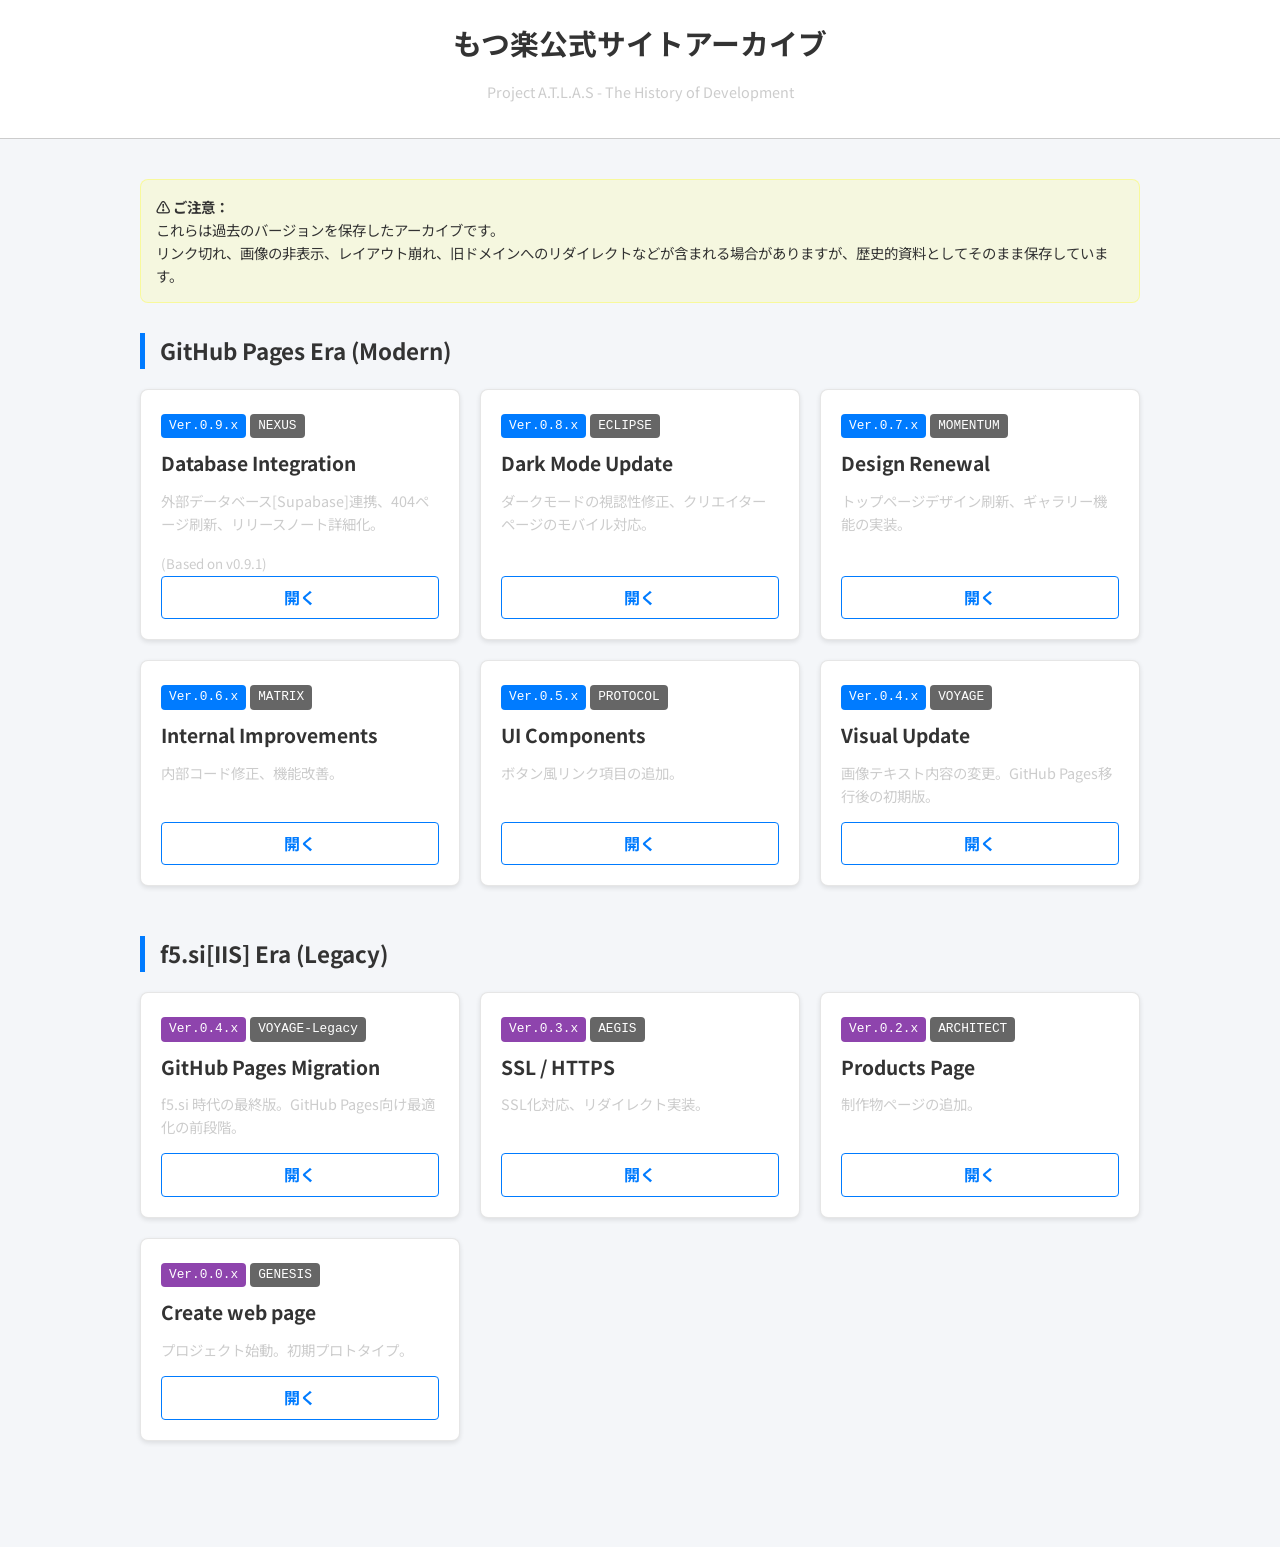
==== index.html @ 61793c26 "Publish Pages ページの初回アップロード" ====
<!DOCTYPE html>
<html lang="ja">
<head>
    <meta charset="UTF-8">
    <meta name="viewport" content="width=device-width, initial-scale=1.0">
    <title>もつ楽公式サイト アーカイブライブラリ</title>
    <meta property="og:title" content="もつ楽公式サイト - アーカイブライブラリ">
    <meta property="og:type" content="website">
    <meta property="og:url" content="#">
    <meta property="og:image" content="https://x1288664.github.io/zunda0924-motsuraku.github.io/image/OGP.png">
    <meta property="og:site_name" content="もつ楽公式サイト アーカイブ">
    <meta property="og:description" content="星のカービィをもっと楽しむ！公式サイトのアーカイブサイトです。">
    <meta property="og:locale" content="ja_JP">
    
    <link rel="preconnect" href="https://fonts.googleapis.com">
    <link href="https://fonts.googleapis.com/css2?family=Noto+Sans+JP:wght@400;700&display=swap" rel="stylesheet">
    
    <style>
        /* アーカイブページ専用の簡易スタイル */
        :root {
            --bg-color: #f4f6f9;
            --card-bg: #ffffff;
            --text-color: #333;
            --accent-color: #007bff;
        }
        @media (prefers-color-scheme: dark) {
            :root {
                --bg-color: #121212;
                --card-bg: #1f1f1f;
                --text-color: #e0e0e0;
            }
        }

        body {
            font-family: 'Noto Sans JP', sans-serif;
            background-color: var(--bg-color);
            color: var(--text-color);
            margin: 0;
            padding: 0;
            line-height: 1.6;
        }

        .header {
            background-color: var(--card-bg);
            padding: 20px;
            text-align: center;
            border-bottom: 1px solid #ccc;
            margin-bottom: 40px;
        }
        .header h1 { margin: 0; font-size: 1.8rem; }
        .header p { color: #cccccc; font-size: 0.9rem; }

        .container {
            max-width: 1000px;
            margin: 0 auto;
            padding: 0 20px 60px;
        }

        .timeline-section {
            margin-bottom: 50px;
        }
        .section-title {
            font-size: 1.4rem;
            border-left: 5px solid var(--accent-color);
            padding-left: 15px;
            margin-bottom: 20px;
        }

        .grid {
            display: grid;
            grid-template-columns: repeat(auto-fill, minmax(280px, 1fr));
            gap: 20px;
        }

        .card {
            background-color: var(--card-bg);
            border-radius: 8px;
            padding: 20px;
            box-shadow: 0 2px 5px rgba(0,0,0,0.1);
            transition: transform 0.2s;
            border: 1px solid rgba(128,128,128,0.2);
            text-decoration: none;
            color: inherit;
            display: flex;
            flex-direction: column;
            justify-content: space-between;
        }
        .card:hover {
            transform: translateY(-5px);
            box-shadow: 0 5px 15px rgba(0,0,0,0.2);
        }

        .ver-badge {
            display: inline-block;
            background-color: #666;
            color: #fff;
            padding: 2px 8px;
            border-radius: 4px;
            font-size: 0.8rem;
            margin-bottom: 10px;
            font-family: monospace;
        }
        .ver-latest { background-color: var(--accent-color); }
        .ver-legacy { background-color: #8e44ad; } /* 紫 */

        .card h3 { margin: 0 0 10px 0; font-size: 1.2rem; }
        .card p { font-size: 0.9rem; color: #cccccc; margin: 0 0 15px 0; }
        
        .open-btn {
            text-align: center;
            background-color: transparent;
            border: 1px solid var(--accent-color);
            color: var(--accent-color);
            padding: 8px;
            border-radius: 4px;
            font-weight: bold;
        }
        .card:hover .open-btn {
            background-color: var(--accent-color);
            color: #fff;
        }

        .note {
            background-color: rgba(255, 255, 0, 0.1);
            padding: 15px;
            border-radius: 8px;
            font-size: 0.9rem;
            margin-bottom: 30px;
            border: 1px solid rgba(255, 255, 0, 0.3);
        }
    </style>
</head>
<body>

    <header class="header">
        <h1>もつ楽公式サイトアーカイブ</h1>
        <p>Project A.T.L.A.S - The History of Development</p>
    </header>

    <div class="container">
        
        <div class="note">
            <strong>⚠️ ご注意：</strong><br>
            これらは過去のバージョンを保存したアーカイブです。<br>
            リンク切れ、画像の非表示、レイアウト崩れ、旧ドメインへのリダイレクトなどが含まれる場合がありますが、歴史的資料としてそのまま保存しています。
        </div>
<section class="timeline-section">
            <h2 class="section-title">GitHub Pages Era (Modern)</h2>
            <div class="grid">
                <a href="archives/v0.9.x/index.html" class="card">
                    <div>
                        <span class="ver-badge ver-latest">Ver.0.9.x</span>
                        <span class="ver-badge">NEXUS</span>
                        <h3>Database Integration</h3>
                        <p>外部データベース[Supabase]連携、404ページ刷新、リリースノート詳細化。</p>
                        <small style="color:#cccccc;">(Based on v0.9.1)</small>
                    </div>
                    <div class="open-btn">開く</div>
                </a>

                <a href="archives/v0.8.x/index.html" class="card">
                    <div>
                        <span class="ver-badge ver-latest">Ver.0.8.x</span>
                        <span class="ver-badge">ECLIPSE</span>
                        <h3>Dark Mode Update</h3>
                        <p>ダークモードの視認性修正、クリエイターページのモバイル対応。</p>
                    </div>
                    <div class="open-btn">開く</div>
                </a>

                <a href="archives/v0.7.x/index.html" class="card">
                    <div>
                        <span class="ver-badge ver-latest">Ver.0.7.x</span>
                        <span class="ver-badge">MOMENTUM</span>
                        <h3>Design Renewal</h3>
                        <p>トップページデザイン刷新、ギャラリー機能の実装。</p>
                    </div>
                    <div class="open-btn">開く</div>
                </a>

                <a href="archives/v0.6.x/index.html" class="card">
                    <div>
                        <span class="ver-badge ver-latest">Ver.0.6.x</span>
                        <span class="ver-badge">MATRIX</span>
                        <h3>Internal Improvements</h3>
                        <p>内部コード修正、機能改善。</p>
                    </div>
                    <div class="open-btn">開く</div>
                </a>

                <a href="archives/v0.5.x/index.html" class="card">
                    <div>
                        <span class="ver-badge ver-latest">Ver.0.5.x</span>
                        <span class="ver-badge">PROTOCOL</span>
                        <h3>UI Components</h3>
                        <p>ボタン風リンク項目の追加。</p>
                    </div>
                    <div class="open-btn">開く</div>
                </a>
                
                <a href="archives/v0.4.x-g/index.html" class="card">
                    <div>
                        <span class="ver-badge ver-latest">Ver.0.4.x</span>
                        <span class="ver-badge">VOYAGE</span>
                        <h3>Visual Update</h3>
                        <p>画像テキスト内容の変更。GitHub Pages移行後の初期版。</p>
                    </div>
                    <div class="open-btn">開く</div>
                </a>
            </div>
        </section>

        <section class="timeline-section">
            <h2 class="section-title">f5.si[IIS] Era (Legacy)</h2>
            <div class="grid">
                <a href="archives/v0.4.x/index.html" class="card">
                    <div>
                        <span class="ver-badge ver-legacy">Ver.0.4.x</span>
                        <span class="ver-badge">VOYAGE-Legacy</span>
                        <h3>GitHub Pages Migration</h3>
                        <p>f5.si 時代の最終版。GitHub Pages向け最適化の前段階。</p>
                    </div>
                    <div class="open-btn">開く</div>
                </a>

                <a href="archives/v0.3.x/index.html" class="card">
                    <div>
                        <span class="ver-badge ver-legacy">Ver.0.3.x</span>
                        <span class="ver-badge">AEGIS</span>
                        <h3>SSL / HTTPS</h3>
                        <p>SSL化対応、リダイレクト実装。</p>
                    </div>
                    <div class="open-btn">開く</div>
                </a>

                <a href="archives/v0.2.x/index.html" class="card">
                    <div>
                        <span class="ver-badge ver-legacy">Ver.0.2.x</span>
                        <span class="ver-badge">ARCHITECT</span>
                        <h3>Products Page</h3>
                        <p>制作物ページの追加。</p>
                    </div>
                    <div class="open-btn">開く</div>
                </a>

                <a href="archives/v0.1.x/index.html" class="card">
                    <div>
                        <span class="ver-badge ver-legacy">Ver.0.0.x</span>
                        <span class="ver-badge">GENESIS</span>
                        <h3>Create web page</h3>
                        <p>プロジェクト始動。初期プロトタイプ。</p>
                    </div>
                    <div class="open-btn">開く</div>
                </a>
            </div>
        </section>
        
    </section>

    </div>

</body>
</html>
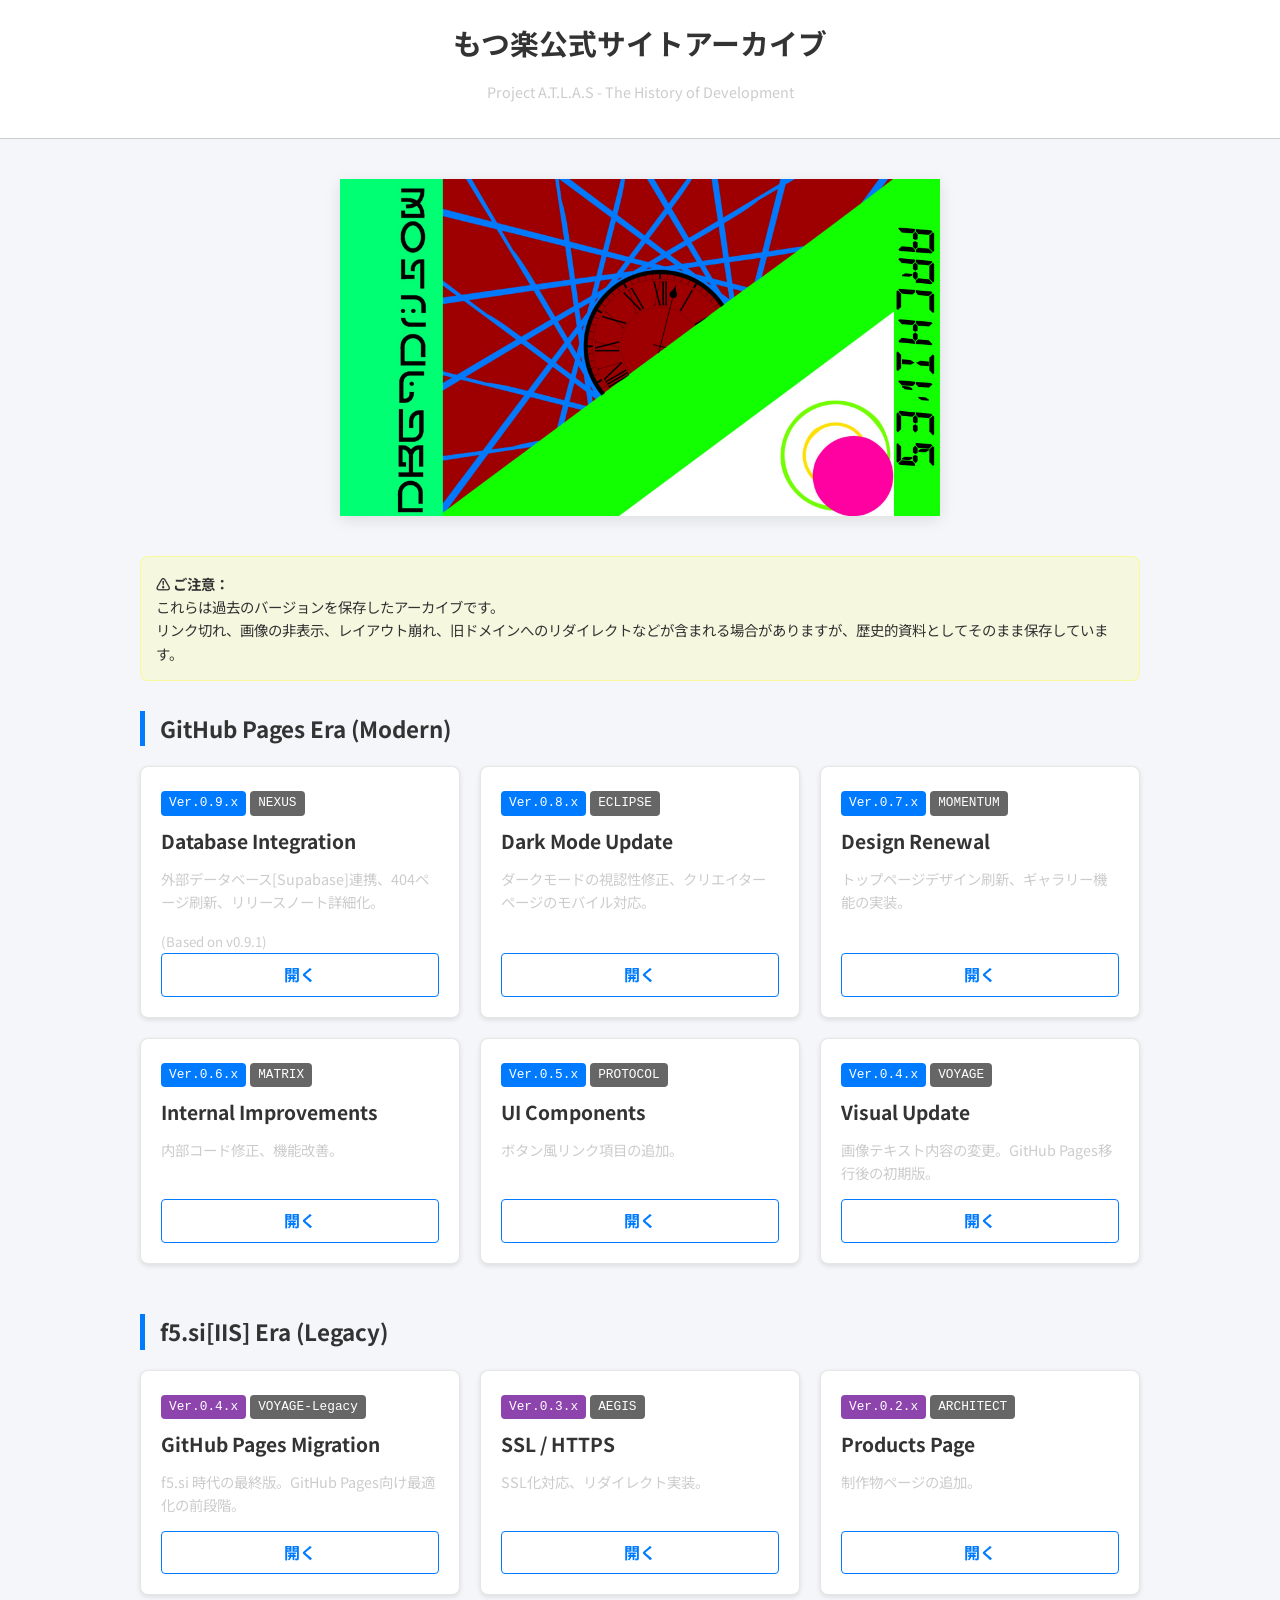
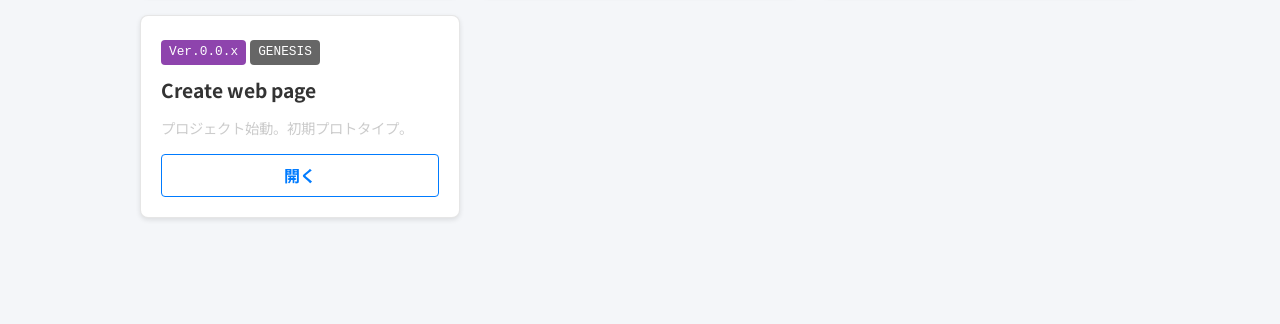
==== commit 1d75c8f8: "CSS update ・CSSを個別化 ・メインビジュアルを追加" ====
--- a/index.html
+++ b/index.html
@@ -6,129 +6,16 @@
     <title>もつ楽公式サイト アーカイブライブラリ</title>
     <meta property="og:title" content="もつ楽公式サイト - アーカイブライブラリ">
     <meta property="og:type" content="website">
-    <meta property="og:url" content="#">
-    <meta property="og:image" content="https://x1288664.github.io/zunda0924-motsuraku.github.io/image/OGP.png">
+    <meta property="og:url" content="https://x1288664.github.io/motsuraku-archives/">
+    <meta property="og:image" content="https://x1288664.github.io/motsuraku-archives/image/OGP.png">
     <meta property="og:site_name" content="もつ楽公式サイト アーカイブ">
     <meta property="og:description" content="星のカービィをもっと楽しむ！公式サイトのアーカイブサイトです。">
     <meta property="og:locale" content="ja_JP">
     
     <link rel="preconnect" href="https://fonts.googleapis.com">
     <link href="https://fonts.googleapis.com/css2?family=Noto+Sans+JP:wght@400;700&display=swap" rel="stylesheet">
-    
-    <style>
-        /* アーカイブページ専用の簡易スタイル */
-        :root {
-            --bg-color: #f4f6f9;
-            --card-bg: #ffffff;
-            --text-color: #333;
-            --accent-color: #007bff;
-        }
-        @media (prefers-color-scheme: dark) {
-            :root {
-                --bg-color: #121212;
-                --card-bg: #1f1f1f;
-                --text-color: #e0e0e0;
-            }
-        }
-
-        body {
-            font-family: 'Noto Sans JP', sans-serif;
-            background-color: var(--bg-color);
-            color: var(--text-color);
-            margin: 0;
-            padding: 0;
-            line-height: 1.6;
-        }
-
-        .header {
-            background-color: var(--card-bg);
-            padding: 20px;
-            text-align: center;
-            border-bottom: 1px solid #ccc;
-            margin-bottom: 40px;
-        }
-        .header h1 { margin: 0; font-size: 1.8rem; }
-        .header p { color: #cccccc; font-size: 0.9rem; }
-
-        .container {
-            max-width: 1000px;
-            margin: 0 auto;
-            padding: 0 20px 60px;
-        }
-
-        .timeline-section {
-            margin-bottom: 50px;
-        }
-        .section-title {
-            font-size: 1.4rem;
-            border-left: 5px solid var(--accent-color);
-            padding-left: 15px;
-            margin-bottom: 20px;
-        }
-
-        .grid {
-            display: grid;
-            grid-template-columns: repeat(auto-fill, minmax(280px, 1fr));
-            gap: 20px;
-        }
-
-        .card {
-            background-color: var(--card-bg);
-            border-radius: 8px;
-            padding: 20px;
-            box-shadow: 0 2px 5px rgba(0,0,0,0.1);
-            transition: transform 0.2s;
-            border: 1px solid rgba(128,128,128,0.2);
-            text-decoration: none;
-            color: inherit;
-            display: flex;
-            flex-direction: column;
-            justify-content: space-between;
-        }
-        .card:hover {
-            transform: translateY(-5px);
-            box-shadow: 0 5px 15px rgba(0,0,0,0.2);
-        }
-
-        .ver-badge {
-            display: inline-block;
-            background-color: #666;
-            color: #fff;
-            padding: 2px 8px;
-            border-radius: 4px;
-            font-size: 0.8rem;
-            margin-bottom: 10px;
-            font-family: monospace;
-        }
-        .ver-latest { background-color: var(--accent-color); }
-        .ver-legacy { background-color: #8e44ad; } /* 紫 */
-
-        .card h3 { margin: 0 0 10px 0; font-size: 1.2rem; }
-        .card p { font-size: 0.9rem; color: #cccccc; margin: 0 0 15px 0; }
-        
-        .open-btn {
-            text-align: center;
-            background-color: transparent;
-            border: 1px solid var(--accent-color);
-            color: var(--accent-color);
-            padding: 8px;
-            border-radius: 4px;
-            font-weight: bold;
-        }
-        .card:hover .open-btn {
-            background-color: var(--accent-color);
-            color: #fff;
-        }
-
-        .note {
-            background-color: rgba(255, 255, 0, 0.1);
-            padding: 15px;
-            border-radius: 8px;
-            font-size: 0.9rem;
-            margin-bottom: 30px;
-            border: 1px solid rgba(255, 255, 0, 0.3);
-        }
-    </style>
+    <link rel="icon" href="favicon.ico">
+    <link rel="stylesheet" href="CSS/style.css">
 </head>
 <body>
 
@@ -138,6 +25,10 @@
     </header>
 
     <div class="container">
+
+        <div class="hero-image-wrapper">
+        <img src="image/main.png" alt="Main Visual" class="hero-image">
+    </div>
         
         <div class="note">
             <strong>⚠️ ご注意：</strong><br>
--- a/CSS/style.css
+++ b/CSS/style.css
@@ -0,0 +1,146 @@
+/* アーカイブページ専用の簡易スタイル */
+        :root {
+            --bg-color: #f4f6f9;
+            --card-bg: #ffffff;
+            --text-color: #333;
+            --accent-color: #007bff;
+        }
+        @media (prefers-color-scheme: dark) {
+            :root {
+                --bg-color: #121212;
+                --card-bg: #1f1f1f;
+                --text-color: #e0e0e0;
+            }
+        }
+
+        body {
+            font-family: 'Noto Sans JP', sans-serif;
+            background-color: var(--bg-color);
+            color: var(--text-color);
+            margin: 0;
+            padding: 0;
+            line-height: 1.6;
+        }
+
+        .header {
+            background-color: var(--card-bg);
+            padding: 20px;
+            text-align: center;
+            border-bottom: 1px solid #ccc;
+            margin-bottom: 40px;
+        }
+        .header h1 { margin: 0; font-size: 1.8rem; }
+        .header p { color: #cccccc; font-size: 0.9rem; }
+
+        .container {
+            max-width: 1000px;
+            margin: 0 auto;
+            padding: 0 20px 60px;
+        }
+
+        .timeline-section {
+            margin-bottom: 50px;
+        }
+        .section-title {
+            font-size: 1.4rem;
+            border-left: 5px solid var(--accent-color);
+            padding-left: 15px;
+            margin-bottom: 20px;
+        }
+
+        .grid {
+            display: grid;
+            grid-template-columns: repeat(auto-fill, minmax(280px, 1fr));
+            gap: 20px;
+        }
+
+        .card {
+            background-color: var(--card-bg);
+            border-radius: 8px;
+            padding: 20px;
+            box-shadow: 0 2px 5px rgba(0,0,0,0.1);
+            transition: transform 0.2s;
+            border: 1px solid rgba(128,128,128,0.2);
+            text-decoration: none;
+            color: inherit;
+            display: flex;
+            flex-direction: column;
+            justify-content: space-between;
+        }
+        .card:hover {
+            transform: translateY(-5px);
+            box-shadow: 0 5px 15px rgba(0,0,0,0.2);
+        }
+
+        .ver-badge {
+            display: inline-block;
+            background-color: #666;
+            color: #fff;
+            padding: 2px 8px;
+            border-radius: 4px;
+            font-size: 0.8rem;
+            margin-bottom: 10px;
+            font-family: monospace;
+        }
+        .ver-latest { background-color: var(--accent-color); }
+        .ver-legacy { background-color: #8e44ad; } /* 紫 */
+
+        .card h3 { margin: 0 0 10px 0; font-size: 1.2rem; }
+        .card p { font-size: 0.9rem; color: #cccccc; margin: 0 0 15px 0; }
+        
+        .open-btn {
+            text-align: center;
+            background-color: transparent;
+            border: 1px solid var(--accent-color);
+            color: var(--accent-color);
+            padding: 8px;
+            border-radius: 4px;
+            font-weight: bold;
+        }
+        .card:hover .open-btn {
+            background-color: var(--accent-color);
+            color: #fff;
+        }
+
+        .note {
+            background-color: rgba(255, 255, 0, 0.1);
+            padding: 15px;
+            border-radius: 8px;
+            font-size: 0.9rem;
+            margin-bottom: 30px;
+            border: 1px solid rgba(255, 255, 0, 0.3);
+        }
+        /* メインビジュアル用スタイル */
+.hero-image-wrapper {
+    margin-bottom: 40px; /* 下の要素との隙間 */
+    text-align: center;  /* 画像を中央寄せ */
+}
+
+.hero-image {
+    width: 100%;         /* 横幅を親要素(カードと同じ幅)いっぱいに */
+    max-width: 100%;     /* スマホではみ出さないようにする */
+    height: auto;        /* 高さは横幅に合わせて自動調整(16:9を維持) */
+    border-radius: 0px;  /* 角を少し丸くしてデザインを合わせる */
+    box-shadow: 0 4px 15px rgba(0,0,0,0.1); /* 影をつけて浮き上がらせる */
+    display: block;      /* 隙間ズレ防止 */
+}
+
+/* ダークモード時の微調整（眩しすぎないように少し暗くする） */
+@media (prefers-color-scheme: dark) {
+    .hero-image {
+        opacity: 0.9;
+        box-shadow: 0 4px 15px rgba(0,0,0,0.3);
+    }
+}
+/* ▼▼▼ デスクトップ（PC）用のサイズ調整 ▼▼▼ */
+        @media (min-width: 768px) {
+            .hero-image {
+                /* PCでは最大幅を制限して、画面を占領しすぎないようにする */
+                max-width: 600px;  /* ← お好みで 500px ～ 800px くらいに調整してください */
+                width: 70%;        /* または親要素の70%くらいの幅にする */
+                
+                /* 中央に配置するための魔法 */
+                margin-left: auto;
+                margin-right: auto;
+            }
+        }
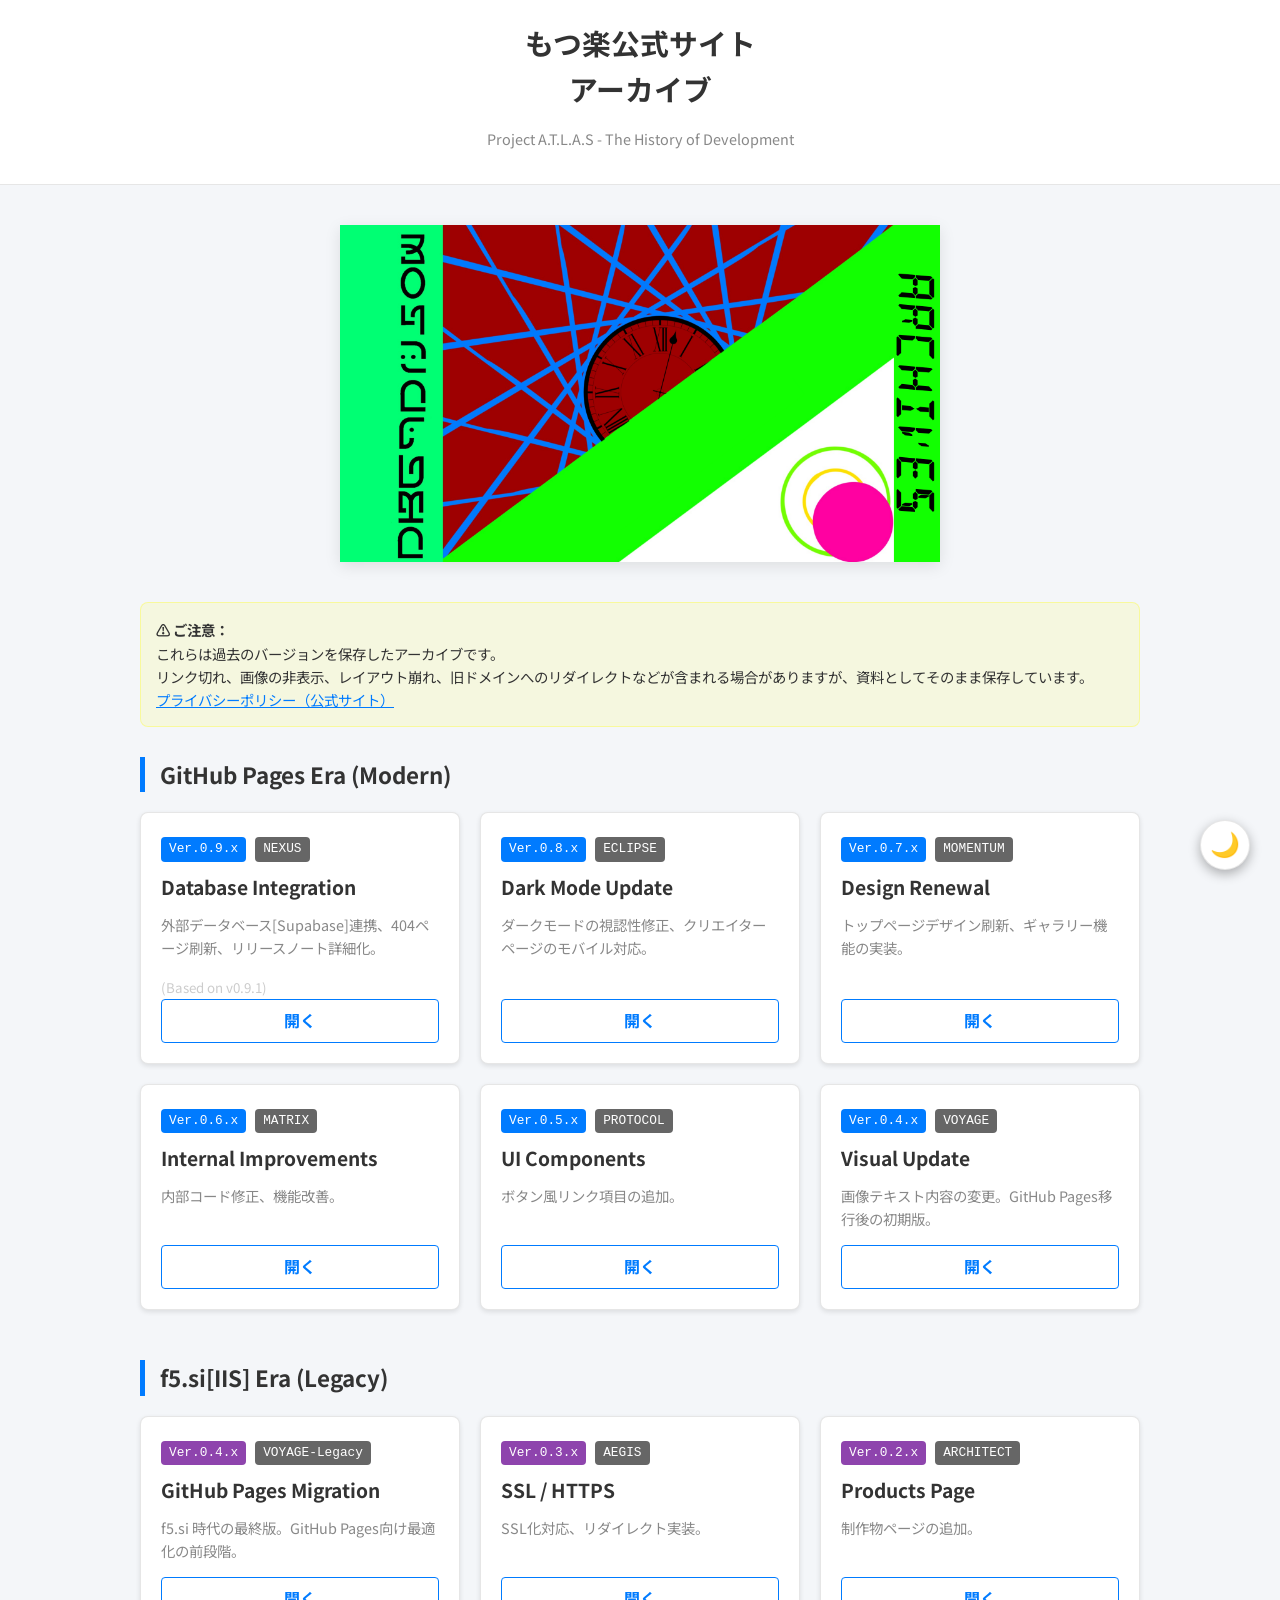
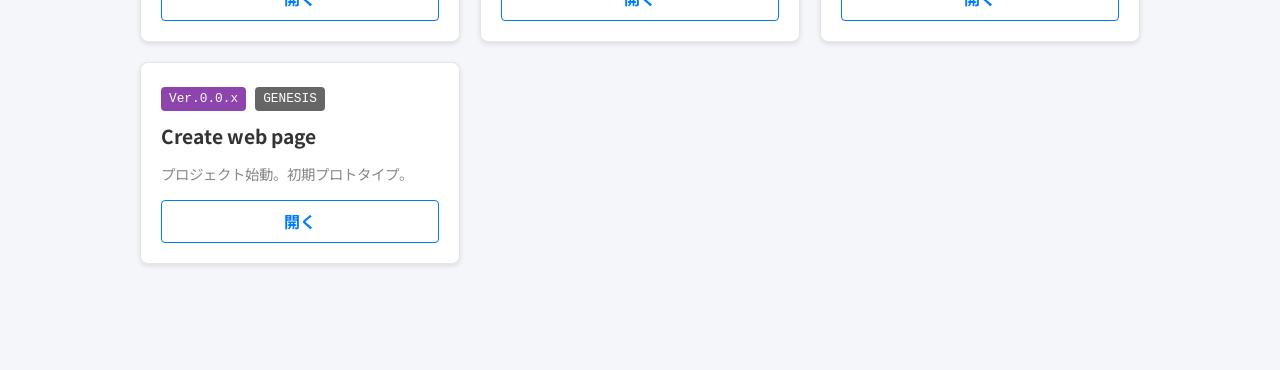
==== commit 31502e4b: "Add Google-tag and more ・googleタグの追加 ・テーマ切り替え機能追加 ・公式サイトのプライバシーポリシーページへの移動リンクを追加" ====
--- a/index.html
+++ b/index.html
@@ -1,6 +1,15 @@
 <!DOCTYPE html>
 <html lang="ja">
 <head>
+    <!-- Google tag (gtag.js) -->
+<script async src="https://www.googletagmanager.com/gtag/js?id=G-YL72TGLYTF"></script>
+<script>
+  window.dataLayer = window.dataLayer || [];
+  function gtag(){dataLayer.push(arguments);}
+  gtag('js', new Date());
+
+  gtag('config', 'G-YL72TGLYTF');
+</script>
     <meta charset="UTF-8">
     <meta name="viewport" content="width=device-width, initial-scale=1.0">
     <title>もつ楽公式サイト アーカイブライブラリ</title>
@@ -20,8 +29,12 @@
 <body>
 
     <header class="header">
-        <h1>もつ楽公式サイトアーカイブ</h1>
+        <h1>もつ楽公式サイト</h1>
+        <h1>アーカイブ</h1>
         <p>Project A.T.L.A.S - The History of Development</p>
+        <button id="theme-toggle" class="theme-btn" aria-label="ダークモード切替">
+        🌙
+        </button>
     </header>
 
     <div class="container">
@@ -33,7 +46,8 @@
         <div class="note">
             <strong>⚠️ ご注意：</strong><br>
             これらは過去のバージョンを保存したアーカイブです。<br>
-            リンク切れ、画像の非表示、レイアウト崩れ、旧ドメインへのリダイレクトなどが含まれる場合がありますが、歴史的資料としてそのまま保存しています。
+            リンク切れ、画像の非表示、レイアウト崩れ、旧ドメインへのリダイレクトなどが含まれる場合がありますが、資料としてそのまま保存しています。<br>
+            <a href="https://x1288664.github.io/zunda0924-motsuraku.github.io/privacy.html" target="_blank">プライバシーポリシー（公式サイト）</a>
         </div>
 <section class="timeline-section">
             <h2 class="section-title">GitHub Pages Era (Modern)</h2>
@@ -134,7 +148,7 @@
                     <div class="open-btn">開く</div>
                 </a>
 
-                <a href="archives/v0.1.x/index.html" class="card">
+                <a href="archives/v0.1.x/index-ver.0.1.html" class="card">
                     <div>
                         <span class="ver-badge ver-legacy">Ver.0.0.x</span>
                         <span class="ver-badge">GENESIS</span>
@@ -149,6 +163,6 @@
     </section>
 
     </div>
-
+<script src="JavaScript/scripts.js"></script>
 </body>
 </html>
--- a/CSS/style.css
+++ b/CSS/style.css
@@ -1,146 +1,230 @@
-/* アーカイブページ専用の簡易スタイル */
-        :root {
-            --bg-color: #f4f6f9;
-            --card-bg: #ffffff;
-            --text-color: #333;
-            --accent-color: #007bff;
-        }
-        @media (prefers-color-scheme: dark) {
-            :root {
-                --bg-color: #121212;
-                --card-bg: #1f1f1f;
-                --text-color: #e0e0e0;
-            }
-        }
-
-        body {
-            font-family: 'Noto Sans JP', sans-serif;
-            background-color: var(--bg-color);
-            color: var(--text-color);
-            margin: 0;
-            padding: 0;
-            line-height: 1.6;
-        }
-
-        .header {
-            background-color: var(--card-bg);
-            padding: 20px;
-            text-align: center;
-            border-bottom: 1px solid #ccc;
-            margin-bottom: 40px;
-        }
-        .header h1 { margin: 0; font-size: 1.8rem; }
-        .header p { color: #cccccc; font-size: 0.9rem; }
-
-        .container {
-            max-width: 1000px;
-            margin: 0 auto;
-            padding: 0 20px 60px;
-        }
-
-        .timeline-section {
-            margin-bottom: 50px;
-        }
-        .section-title {
-            font-size: 1.4rem;
-            border-left: 5px solid var(--accent-color);
-            padding-left: 15px;
-            margin-bottom: 20px;
-        }
-
-        .grid {
-            display: grid;
-            grid-template-columns: repeat(auto-fill, minmax(280px, 1fr));
-            gap: 20px;
-        }
-
-        .card {
-            background-color: var(--card-bg);
-            border-radius: 8px;
-            padding: 20px;
-            box-shadow: 0 2px 5px rgba(0,0,0,0.1);
-            transition: transform 0.2s;
-            border: 1px solid rgba(128,128,128,0.2);
-            text-decoration: none;
-            color: inherit;
-            display: flex;
-            flex-direction: column;
-            justify-content: space-between;
-        }
-        .card:hover {
-            transform: translateY(-5px);
-            box-shadow: 0 5px 15px rgba(0,0,0,0.2);
-        }
-
-        .ver-badge {
-            display: inline-block;
-            background-color: #666;
-            color: #fff;
-            padding: 2px 8px;
-            border-radius: 4px;
-            font-size: 0.8rem;
-            margin-bottom: 10px;
-            font-family: monospace;
-        }
-        .ver-latest { background-color: var(--accent-color); }
-        .ver-legacy { background-color: #8e44ad; } /* 紫 */
-
-        .card h3 { margin: 0 0 10px 0; font-size: 1.2rem; }
-        .card p { font-size: 0.9rem; color: #cccccc; margin: 0 0 15px 0; }
-        
-        .open-btn {
-            text-align: center;
-            background-color: transparent;
-            border: 1px solid var(--accent-color);
-            color: var(--accent-color);
-            padding: 8px;
-            border-radius: 4px;
-            font-weight: bold;
-        }
-        .card:hover .open-btn {
-            background-color: var(--accent-color);
-            color: #fff;
-        }
-
-        .note {
-            background-color: rgba(255, 255, 0, 0.1);
-            padding: 15px;
-            border-radius: 8px;
-            font-size: 0.9rem;
-            margin-bottom: 30px;
-            border: 1px solid rgba(255, 255, 0, 0.3);
-        }
-        /* メインビジュアル用スタイル */
+/* =========================================
+   1. 基本設定（変数定義）
+   ========================================= */
+:root {
+    /* ライトモード（デフォルト） */
+    --bg-color: #f4f6f9;
+    --card-bg: #ffffff;
+    --text-color: #333333;
+    --accent-color: #007bff; /* 青 */
+    --header-bg: #ffffff;
+    --footer-bg: #f9f9f9;
+    --border-color: rgba(128,128,128,0.2);
+    --note-bg: rgba(255, 255, 0, 0.1);
+    --note-border: rgba(255, 255, 0, 0.3);
+}
+
+/* ダークモード（JSでクラスがついた時） */
+body.dark-mode {
+    --bg-color: #121212;
+    --card-bg: #1f1f1f;
+    --text-color: #e0e0e0;
+    --accent-color: #66b2ff; /* 明るい水色 */
+    --header-bg: #1f1f1f;
+    --footer-bg: #1a1a1a;
+    --border-color: rgba(255,255,255,0.1);
+    --note-bg: rgba(255, 255, 0, 0.05);
+    --note-border: rgba(255, 255, 0, 0.1);
+}
+
+/* =========================================
+   2. 全体のレイアウト
+   ========================================= */
+body {
+    background-color: var(--bg-color);
+    color: var(--text-color);
+    font-family: 'Noto Sans JP', sans-serif;
+    margin: 0;
+    padding: 0;
+    line-height: 1.6;
+    transition: background-color 0.3s, color 0.3s; /* ふわっと切り替え */
+}
+
+/* リンクの基本スタイル */
+a {
+    color: var(--accent-color);
+    text-decoration: underline;
+}
+.card, .btn {
+    text-decoration: none; /* カード等は下線なし */
+}
+
+/* =========================================
+   3. ヘッダーとボタン
+   ========================================= */
+.header {
+    background-color: var(--header-bg); /* 変数を使用 */
+    padding: 20px;
+    text-align: center;
+    border-bottom: 1px solid var(--border-color);
+    margin-bottom: 40px;
+    position: relative; /* ボタン配置用 */
+}
+.header h1 { margin: 0; font-size: 1.8rem; }
+.header p { color: #888; font-size: 0.9rem; }
+
+/* --- 切り替えボタンのスタイル（右下固定版） --- */
+.theme-btn {
+    /* 1. 配置の設定 */
+    position: fixed;       /* 画面に対して固定する */
+    bottom: 30px;          /* 下から30px */
+    right: 30px;           /* 右から30px */
+    top: auto;             /* 上の設定をリセット */
+    z-index: 1000;         /* 他の要素より手前に表示 */
+
+    /* 2. 見た目の設定 */
+    width: 50px;           /* 少し大きくして押しやすく */
+    height: 50px;
+    font-size: 1.5rem;
+    border-radius: 50%;    /* 完全な丸 */
+    cursor: pointer;
+    
+    /* 3. 色と影（浮いているように見せる） */
+    background-color: var(--card-bg); /* 背景色をつける（透けないように） */
+    color: var(--text-color);
+    border: 1px solid var(--border-color);
+    box-shadow: 0 4px 12px rgba(0,0,0,0.3); /* 影をつける */
+    
+    /* 4. アニメーション */
+    transition: all 0.3s ease;
+    display: inline-flex;
+    align-items: center;
+    justify-content: center;
+}
+
+/* ホバー時の動き */
+.theme-btn:hover {
+    transform: translateY(-5px); /* ふわっと浮き上がる */
+    box-shadow: 0 6px 16px rgba(0,0,0,0.4);
+    background-color: var(--card-bg); /* 背景色は維持 */
+}
+
+/* スマホでの微調整（邪魔にならないよう少し小さく） */
+@media (max-width: 768px) {
+    .theme-btn {
+        width: 45px;
+        height: 45px;
+        bottom: 20px;
+        right: 20px;
+        font-size: 1.2rem;
+    }
+}
+
+/* =========================================
+   4. コンテンツエリア
+   ========================================= */
+.container {
+    max-width: 1000px;
+    margin: 0 auto;
+    padding: 0 20px 60px;
+}
+
+/* メインビジュアル */
 .hero-image-wrapper {
-    margin-bottom: 40px; /* 下の要素との隙間 */
-    text-align: center;  /* 画像を中央寄せ */
-}
-
+    margin-bottom: 40px;
+    text-align: center;
+}
 .hero-image {
-    width: 100%;         /* 横幅を親要素(カードと同じ幅)いっぱいに */
-    max-width: 100%;     /* スマホではみ出さないようにする */
-    height: auto;        /* 高さは横幅に合わせて自動調整(16:9を維持) */
-    border-radius: 0px;  /* 角を少し丸くしてデザインを合わせる */
-    box-shadow: 0 4px 15px rgba(0,0,0,0.1); /* 影をつけて浮き上がらせる */
-    display: block;      /* 隙間ズレ防止 */
-}
-
-/* ダークモード時の微調整（眩しすぎないように少し暗くする） */
+    width: 100%;
+    max-width: 100%;
+    height: auto;
+    border-radius: 0px;
+    box-shadow: 0 4px 15px rgba(0,0,0,0.1);
+    display: block;
+}
 @media (prefers-color-scheme: dark) {
     .hero-image {
         opacity: 0.9;
         box-shadow: 0 4px 15px rgba(0,0,0,0.3);
     }
 }
-/* ▼▼▼ デスクトップ（PC）用のサイズ調整 ▼▼▼ */
-        @media (min-width: 768px) {
-            .hero-image {
-                /* PCでは最大幅を制限して、画面を占領しすぎないようにする */
-                max-width: 600px;  /* ← お好みで 500px ～ 800px くらいに調整してください */
-                width: 70%;        /* または親要素の70%くらいの幅にする */
-                
-                /* 中央に配置するための魔法 */
-                margin-left: auto;
-                margin-right: auto;
-            }
-        }+/* PC用サイズ調整 */
+@media (min-width: 768px) {
+    .hero-image {
+        max-width: 600px;
+        width: 70%;
+        margin-left: auto;
+        margin-right: auto;
+    }
+}
+
+/* 注意書き */
+.note {
+    background-color: var(--note-bg);
+    padding: 15px;
+    border-radius: 8px;
+    font-size: 0.9rem;
+    margin-bottom: 30px;
+    border: 1px solid var(--note-border);
+}
+
+/* =========================================
+   5. タイムライン・カード
+   ========================================= */
+.timeline-section {
+    margin-bottom: 50px;
+}
+.section-title {
+    font-size: 1.4rem;
+    border-left: 5px solid var(--accent-color);
+    padding-left: 15px;
+    margin-bottom: 20px;
+}
+
+.grid {
+    display: grid;
+    grid-template-columns: repeat(auto-fill, minmax(280px, 1fr));
+    gap: 20px;
+}
+
+.card {
+    background-color: var(--card-bg);
+    border-radius: 8px;
+    padding: 20px;
+    box-shadow: 0 2px 5px rgba(0,0,0,0.1);
+    transition: transform 0.2s;
+    border: 1px solid var(--border-color);
+    color: inherit;
+    display: flex;
+    flex-direction: column;
+    justify-content: space-between;
+}
+.card:hover {
+    transform: translateY(-5px);
+    box-shadow: 0 5px 15px rgba(0,0,0,0.2);
+}
+
+.card h3 { margin: 0 0 10px 0; font-size: 1.2rem; }
+.card p { font-size: 0.9rem; color: #888; margin: 0 0 15px 0; }
+/* ダークモード時のpタグ文字色調整 */
+body.dark-mode .card p { color: #cccccc; }
+
+/* バッジ */
+.ver-badge {
+    display: inline-block;
+    background-color: #666;
+    color: #fff;
+    padding: 2px 8px;
+    border-radius: 4px;
+    font-size: 0.8rem;
+    margin-bottom: 10px;
+    margin-right: 5px;
+    font-family: monospace;
+}
+.ver-latest { background-color: var(--accent-color); }
+.ver-legacy { background-color: #8e44ad; }
+
+/* 開くボタン */
+.open-btn {
+    text-align: center;
+    background-color: transparent;
+    border: 1px solid var(--accent-color);
+    color: var(--accent-color);
+    padding: 8px;
+    border-radius: 4px;
+    font-weight: bold;
+}
+.card:hover .open-btn {
+    background-color: var(--accent-color);
+    color: #fff;
+}
